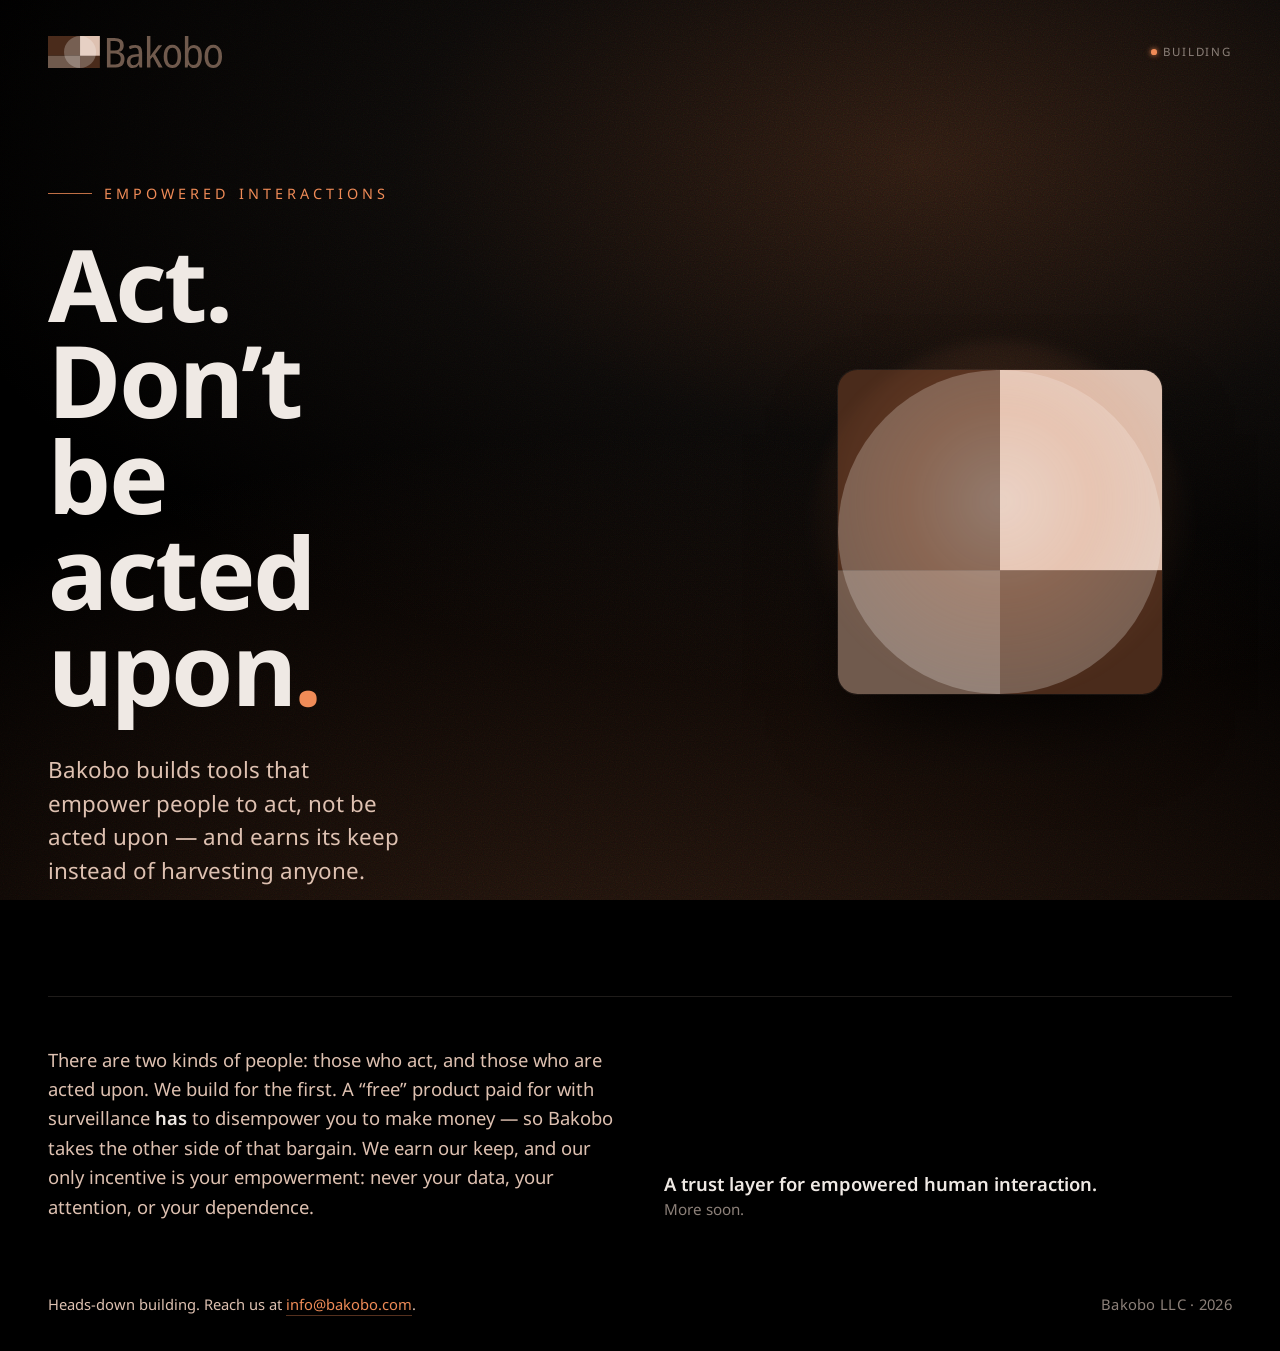
==== index.html @ af5c44e1 "Add stealth-mode placeholder site for bakobo.com Hand-authored single-page site styled from the Bako" ====
<!DOCTYPE html>
<html lang="en" class="bk-dark">
<head>
  <meta charset="utf-8">
  <meta name="viewport" content="width=device-width, initial-scale=1">

  <title>Bakobo — empowered interactions</title>
  <meta name="description" content="Bakobo builds tools that empower people to act, not be acted upon. A trust layer for empowered human interaction.">
  <link rel="canonical" href="https://bakobo.com/">
  <meta name="robots" content="index, follow, max-image-preview:large">
  <meta name="theme-color" content="#000000">
  <meta name="color-scheme" content="dark">

  <!-- Icons (trustmark-derived) -->
  <link rel="icon" href="/favicon.ico" sizes="any">
  <link rel="icon" href="/assets/img/favicon.svg" type="image/svg+xml">
  <link rel="apple-touch-icon" href="/assets/img/apple-touch-icon.png">

  <!-- Open Graph / social — one canonical card, no confusion -->
  <meta property="og:type" content="website">
  <meta property="og:site_name" content="Bakobo">
  <meta property="og:title" content="Bakobo — empowered interactions">
  <meta property="og:description" content="Bakobo builds tools that empower people to act, not be acted upon. A trust layer for empowered human interaction.">
  <meta property="og:url" content="https://bakobo.com/">
  <meta property="og:image" content="https://bakobo.com/assets/img/og-card.png">
  <meta property="og:image:type" content="image/png">
  <meta property="og:image:width" content="1200">
  <meta property="og:image:height" content="630">
  <meta property="og:image:alt" content="Bakobo — Act. Don't be acted upon.">
  <meta name="twitter:card" content="summary_large_image">
  <meta name="twitter:title" content="Bakobo — empowered interactions">
  <meta name="twitter:description" content="Bakobo builds tools that empower people to act, not be acted upon. A trust layer for empowered human interaction.">
  <meta name="twitter:image" content="https://bakobo.com/assets/img/og-card.png">
  <meta name="twitter:image:alt" content="Bakobo — Act. Don't be acted upon.">

  <!-- Fonts: Noto Sans, per brand. -->
  <link rel="preconnect" href="https://fonts.googleapis.com">
  <link rel="preconnect" href="https://fonts.gstatic.com" crossorigin>
  <link rel="stylesheet" href="https://fonts.googleapis.com/css2?family=Noto+Sans:wght@400;600;700&display=swap">

  <link rel="stylesheet" href="/assets/css/tokens.css">
  <link rel="stylesheet" href="/assets/css/site.css">

  <!-- Structured data: a single, truthful Organization node. Pure signal. -->
  <script type="application/ld+json">
  {
    "@context": "https://schema.org",
    "@type": "Organization",
    "@id": "https://bakobo.com/#organization",
    "name": "Bakobo",
    "legalName": "Bakobo LLC",
    "url": "https://bakobo.com/",
    "logo": "https://bakobo.com/assets/img/named-logo-1600.png",
    "image": "https://bakobo.com/assets/img/trustmark-1024.png",
    "slogan": "Act. Don't be acted upon.",
    "description": "Bakobo builds tools that empower people to act, not be acted upon. A trust layer for empowered human interaction.",
    "email": "info@bakobo.com",
    "contactPoint": {
      "@type": "ContactPoint",
      "email": "info@bakobo.com",
      "contactType": "general"
    }
  }
  </script>
</head>
<body>
  <div class="page">

    <header class="masthead">
      <a href="/" aria-label="Bakobo home">
        <img class="masthead__logo" src="/assets/img/named-logo.svg"
             alt="Bakobo" width="435" height="80" fetchpriority="high">
      </a>
      <span class="masthead__status" aria-hidden="true">Building</span>
    </header>

    <main class="hero">
      <div class="hero__intro">
        <p class="eyebrow reveal" style="--delay: 80ms">empowered interactions</p>
        <h1 class="hero__title reveal" style="--delay: 200ms">Act. Don&rsquo;t be acted upon<span class="spark">.</span></h1>
        <p class="hero__lede reveal" style="--delay: 420ms">
          Bakobo builds tools that empower people to act, not be acted upon &mdash;
          and earns its keep instead of harvesting anyone.
        </p>
      </div>

      <div class="hero__mark" aria-hidden="true">
        <img src="/assets/img/trustmark.svg" alt="" width="632" height="632">
      </div>
    </main>

    <section class="stance" aria-label="What Bakobo stands for">
      <p class="stance__body reveal" style="--delay: 560ms">
        There are two kinds of people: those who act, and those who are acted upon.
        We build for the first. A &ldquo;free&rdquo; product paid for with surveillance
        <strong>has</strong> to disempower you to make money &mdash; so Bakobo takes the
        other side of that bargain. We earn our keep, and our only incentive is your
        empowerment: never your data, your attention, or your dependence.
      </p>
      <p class="stance__category reveal" style="--delay: 680ms">
        <b>A trust layer for empowered human interaction.</b>
        <span>More soon.</span>
      </p>
    </section>

    <footer class="footer reveal" style="--delay: 820ms">
      <span class="footer__contact">
        Heads-down building. Reach us at
        <a href="mailto:info@bakobo.com">info@bakobo.com</a>.
      </span>
      <span class="footer__legal">Bakobo LLC &middot; 2026</span>
    </footer>

  </div>
</body>
</html>
---- assets/css/tokens.css ----
/* Bakobo design tokens -- GENERATED from bakobo_brand.palette. Do not edit by hand. */
:root {
  /* raw palette */
  --bk-clay: #ef8b57;
  --bk-sand: #dec1b1;
  --bk-umber: #705a4d;
  --bk-blush: #fadbcb;
  --bk-espresso: #4a2b1b;
  --bk-ink: #44403b;
  --bk-stone: #8c8079;
  --bk-mist: #efe9e4;
  --bk-paper: #ffffff;
  --bk-pitch: #000000;

  /* semantic roles (light) */
  --bk-bg: var(--bk-paper);
  --bk-surface: var(--bk-mist);
  --bk-text: var(--bk-ink);
  --bk-muted: var(--bk-stone);
  --bk-primary: var(--bk-clay);
  --bk-accent: var(--bk-umber);
  --bk-border: var(--bk-stone);

  /* type */
  --bk-font-sans: 'Noto Sans', system-ui, -apple-system, 'Segoe UI', Roboto, sans-serif;
  --bk-font-mono: 'Noto Sans Mono', ui-monospace, 'Cascadia Code', monospace;
}

/* follow the OS preference unless a .bk-light scope opts out */
@media (prefers-color-scheme: dark) {
  :root:not(.bk-light) {
    --bk-bg: var(--bk-pitch);
    --bk-surface: var(--bk-espresso);
    --bk-text: var(--bk-stone);
    --bk-muted: var(--bk-stone);
    --bk-primary: var(--bk-clay);
    --bk-accent: var(--bk-blush);
    --bk-border: var(--bk-stone);
  }
}

/* explicit per-scope overrides (e.g. a MARP slide class) */
.bk-dark {
    --bk-bg: var(--bk-pitch);
    --bk-surface: var(--bk-espresso);
    --bk-text: var(--bk-stone);
    --bk-muted: var(--bk-stone);
    --bk-primary: var(--bk-clay);
    --bk-accent: var(--bk-blush);
    --bk-border: var(--bk-stone);
}
.bk-light {
  --bk-bg: var(--bk-paper);
  --bk-surface: var(--bk-mist);
  --bk-text: var(--bk-ink);
  --bk-muted: var(--bk-stone);
  --bk-primary: var(--bk-clay);
  --bk-accent: var(--bk-umber);
  --bk-border: var(--bk-stone);
}
---- assets/css/site.css ----
/* Bakobo — bakobo.com placeholder.
   Layered on tokens.css (the generated palette/type source of truth).
   Aesthetic: warm editorial minimalism on a committed dark, campfire-lit
   canvas — grounded, confident, humble. The trustmark's circle is the
   quiet centerpiece. Clay is a spark, never a flood. */

*,
*::before,
*::after { box-sizing: border-box; }

html { -webkit-text-size-adjust: 100%; }

body {
  margin: 0;
  min-height: 100svh;
  font-family: var(--bk-font-sans);
  font-weight: 400;
  color: var(--bk-sand);
  background-color: var(--bk-pitch);
  /* warm, off-center campfire glow over near-black, plus a floor of Espresso */
  background-image:
    radial-gradient(120% 90% at 72% 18%,
      rgba(239, 139, 87, 0.18) 0%,
      rgba(112, 90, 77, 0.10) 34%,
      rgba(0, 0, 0, 0) 66%),
    radial-gradient(140% 120% at 50% 120%,
      rgba(74, 43, 27, 0.55) 0%,
      rgba(0, 0, 0, 0) 60%);
  background-attachment: fixed;
  line-height: 1.5;
  -webkit-font-smoothing: antialiased;
  text-rendering: optimizeLegibility;
  overflow-x: hidden;
}

/* Fine film grain for warmth and depth — SVG fractal noise, very low alpha.
   Sits above the gradient, below the content, and ignores pointer events. */
body::before {
  content: "";
  position: fixed;
  inset: 0;
  z-index: 0;
  pointer-events: none;
  opacity: 0.5;
  mix-blend-mode: soft-light;
  background-image: url("data:image/svg+xml,%3Csvg xmlns='http://www.w3.org/2000/svg' width='160' height='160'%3E%3Cfilter id='n'%3E%3CfeTurbulence type='fractalNoise' baseFrequency='0.85' numOctaves='2' stitchTiles='stitch'/%3E%3C/filter%3E%3Crect width='100%25' height='100%25' filter='url(%23n)'/%3E%3C/svg%3E");
}

.page {
  position: relative;
  z-index: 1;
  display: flex;
  flex-direction: column;
  min-height: 100svh;
  width: min(74rem, 100% - 2.5rem);
  margin-inline: auto;
  padding-block: clamp(1.75rem, 4vh, 3rem);
}

/* ---- masthead ------------------------------------------------------------ */

.masthead {
  display: flex;
  align-items: center;
  justify-content: space-between;
  gap: 1rem;
}

.masthead__logo { display: block; height: 2rem; width: auto; }

.masthead__status {
  font-size: 0.72rem;
  letter-spacing: 0.16em;
  text-transform: uppercase;
  color: var(--bk-stone);
  display: inline-flex;
  align-items: center;
  gap: 0.55em;
  white-space: nowrap;
}

/* a slow, breathing ember dot */
.masthead__status::before {
  content: "";
  width: 0.5em;
  height: 0.5em;
  border-radius: 50%;
  background: var(--bk-clay);
  box-shadow: 0 0 0.5em 0.05em rgba(239, 139, 87, 0.7);
  animation: ember 3.6s ease-in-out infinite;
}

@keyframes ember {
  0%, 100% { opacity: 0.45; transform: scale(0.85); }
  50%      { opacity: 1;    transform: scale(1); }
}

/* ---- hero ---------------------------------------------------------------- */

.hero {
  flex: 1 1 auto;
  display: grid;
  grid-template-columns: minmax(0, 1fr) minmax(0, 0.72fr);
  align-items: center;
  gap: clamp(2rem, 6vw, 5rem);
  padding-block: clamp(3rem, 12vh, 8rem);
}

.hero__intro { max-width: 40ch; }

.eyebrow {
  display: inline-flex;
  align-items: center;
  gap: 0.85em;
  font-size: clamp(0.78rem, 1.4vw, 0.9rem);
  letter-spacing: 0.28em;
  text-transform: uppercase;
  color: var(--bk-clay);
  margin: 0 0 clamp(1.25rem, 3vw, 1.9rem);
}

.eyebrow::before {
  content: "";
  width: clamp(1.75rem, 4vw, 2.75rem);
  height: 1px;
  background: currentColor;
  opacity: 0.8;
}

.hero__title {
  font-weight: 700;
  color: var(--bk-mist);
  font-size: clamp(2.85rem, 8.5vw, 6.25rem);
  line-height: 0.96;
  letter-spacing: -0.025em;
  margin: 0;
  text-wrap: balance;
}

.hero__title .spark { color: var(--bk-clay); }

.hero__lede {
  margin: clamp(1.6rem, 4vw, 2.4rem) 0 0;
  font-size: clamp(1.1rem, 1.9vw, 1.4rem);
  line-height: 1.5;
  color: var(--bk-sand);
  max-width: 34ch;
}

/* ---- trustmark centerpiece ---------------------------------------------- */

.hero__mark {
  justify-self: center;
  width: min(100%, 26rem);
  aspect-ratio: 1;
  position: relative;
  display: grid;
  place-items: center;
}

.hero__mark img {
  width: 78%;
  height: auto;
  border-radius: 6%;
  /* the mark carries its own black ground; lift it off the page softly */
  box-shadow:
    0 0 0 1px rgba(222, 193, 177, 0.08),
    0 2.5rem 5rem -1.5rem rgba(0, 0, 0, 0.8);
}

/* warm halo bloom behind the mark's translucent circle */
.hero__mark::before {
  content: "";
  position: absolute;
  inset: 4%;
  border-radius: 50%;
  background: radial-gradient(circle at 50% 42%,
    rgba(250, 219, 203, 0.22) 0%,
    rgba(239, 139, 87, 0.16) 32%,
    rgba(0, 0, 0, 0) 68%);
  filter: blur(6px);
  animation: bloom 7s ease-in-out infinite;
}

@keyframes bloom {
  0%, 100% { opacity: 0.75; transform: scale(0.98); }
  50%      { opacity: 1;    transform: scale(1.03); }
}

/* ---- stance -------------------------------------------------------------- */

.stance {
  border-top: 1px solid rgba(140, 128, 121, 0.22);
  padding-top: clamp(2rem, 5vw, 3rem);
  display: grid;
  grid-template-columns: repeat(auto-fit, minmax(15rem, 1fr));
  gap: clamp(1.5rem, 4vw, 3rem);
}

.stance__body {
  margin: 0;
  font-size: clamp(1rem, 1.5vw, 1.15rem);
  line-height: 1.6;
  color: var(--bk-sand);
  max-width: 60ch;
}

.stance__body strong { color: var(--bk-mist); font-weight: 600; }

.stance__category {
  margin: 0;
  align-self: end;
}

.stance__category b {
  display: block;
  font-weight: 600;
  color: var(--bk-mist);
  font-size: clamp(1rem, 1.5vw, 1.15rem);
  line-height: 1.4;
}

.stance__category span {
  color: var(--bk-stone);
  font-size: 0.95rem;
}

/* ---- footer -------------------------------------------------------------- */

.footer {
  margin-top: clamp(2.5rem, 7vw, 4.5rem);
  display: flex;
  flex-wrap: wrap;
  align-items: baseline;
  justify-content: space-between;
  gap: 0.75rem 1.5rem;
  font-size: 0.92rem;
  color: var(--bk-stone);
}

.footer a {
  color: var(--bk-clay);
  text-decoration: none;
  border-bottom: 1px solid rgba(239, 139, 87, 0.35);
  padding-bottom: 1px;
  transition: border-color 160ms ease, color 160ms ease;
}

.footer a:hover,
.footer a:focus-visible {
  color: var(--bk-blush);
  border-bottom-color: var(--bk-blush);
}

.footer__contact { color: var(--bk-sand); }
.footer__legal { letter-spacing: 0.02em; }

:focus-visible {
  outline: 2px solid var(--bk-clay);
  outline-offset: 3px;
  border-radius: 2px;
}

/* ---- entrance choreography ---------------------------------------------- */

@media (prefers-reduced-motion: no-preference) {
  .reveal {
    opacity: 0;
    transform: translateY(14px);
    animation: reveal 0.9s cubic-bezier(0.22, 1, 0.36, 1) forwards;
    animation-delay: var(--delay, 0ms);
  }
  .hero__mark {
    opacity: 0;
    animation: markIn 1.4s cubic-bezier(0.22, 1, 0.36, 1) 0.35s forwards;
  }
}

@keyframes reveal {
  to { opacity: 1; transform: translateY(0); }
}

@keyframes markIn {
  from { opacity: 0; transform: scale(0.94) translateY(10px); }
  to   { opacity: 1; transform: scale(1) translateY(0); }
}

/* ---- responsive ---------------------------------------------------------- */

@media (max-width: 52rem) {
  .hero {
    grid-template-columns: 1fr;
    gap: clamp(2.5rem, 8vw, 4rem);
    padding-block: clamp(2.5rem, 8vh, 5rem);
  }
  .hero__mark {
    grid-row: 1;
    width: min(62%, 15rem);
    justify-self: start;
  }
  .hero__intro { max-width: none; }
}

@media (max-width: 34rem) {
  .masthead__status { display: none; }
}
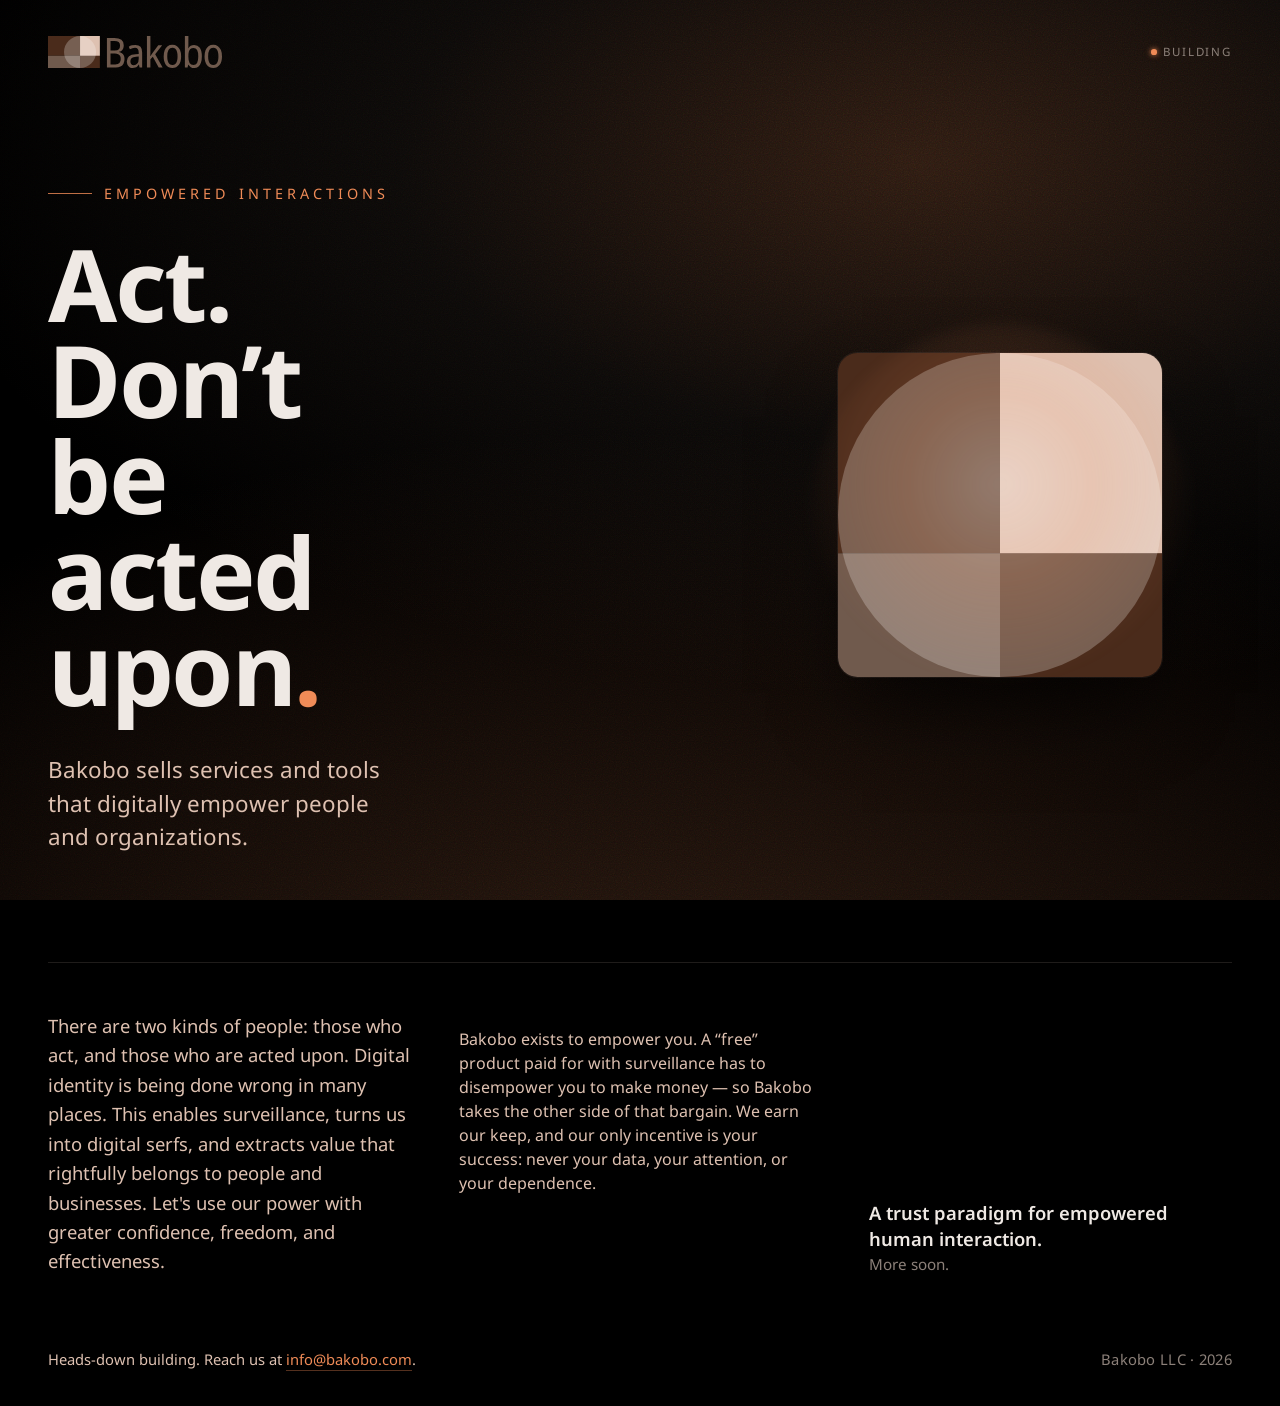
==== commit 37e1fb53: "wordsmith page a bit Signed-off-by: Daniel Hardman <daniel.hardman@gmail.com>" ====
--- a/index.html
+++ b/index.html
@@ -29,7 +29,7 @@
   <meta property="og:image:alt" content="Bakobo — Act. Don't be acted upon.">
   <meta name="twitter:card" content="summary_large_image">
   <meta name="twitter:title" content="Bakobo — empowered interactions">
-  <meta name="twitter:description" content="Bakobo builds tools that empower people to act, not be acted upon. A trust layer for empowered human interaction.">
+  <meta name="twitter:description" content="Bakobo builds tools that digitally empower people and organizations. A trust layer for empowered human interaction.">
   <meta name="twitter:image" content="https://bakobo.com/assets/img/og-card.png">
   <meta name="twitter:image:alt" content="Bakobo — Act. Don't be acted upon.">
 
@@ -53,7 +53,7 @@
     "logo": "https://bakobo.com/assets/img/named-logo-1600.png",
     "image": "https://bakobo.com/assets/img/trustmark-1024.png",
     "slogan": "Act. Don't be acted upon.",
-    "description": "Bakobo builds tools that empower people to act, not be acted upon. A trust layer for empowered human interaction.",
+    "description": "Bakobo builds tools that digitally empower people and organizations. A trust layer for empowered human interaction.",
     "email": "info@bakobo.com",
     "contactPoint": {
       "@type": "ContactPoint",
@@ -79,8 +79,7 @@
         <p class="eyebrow reveal" style="--delay: 80ms">empowered interactions</p>
         <h1 class="hero__title reveal" style="--delay: 200ms">Act. Don&rsquo;t be acted upon<span class="spark">.</span></h1>
         <p class="hero__lede reveal" style="--delay: 420ms">
-          Bakobo builds tools that empower people to act, not be acted upon &mdash;
-          and earns its keep instead of harvesting anyone.
+          Bakobo sells services and tools that digitally empower people and organizations.
         </p>
       </div>
 
@@ -92,13 +91,16 @@
     <section class="stance" aria-label="What Bakobo stands for">
       <p class="stance__body reveal" style="--delay: 560ms">
         There are two kinds of people: those who act, and those who are acted upon.
-        We build for the first. A &ldquo;free&rdquo; product paid for with surveillance
-        <strong>has</strong> to disempower you to make money &mdash; so Bakobo takes the
+        Digital identity is being done wrong in many places. This enables surveillance,
+        turns us into digital serfs, and extracts value that rightfully belongs to people
+        and businesses. Let's use our power with greater confidence, freedom, and effectiveness.</p>
+      <p>Bakobo exists to empower you. A &ldquo;free&rdquo; product paid for with surveillance
+        has to disempower you to make money &mdash; so Bakobo takes the
         other side of that bargain. We earn our keep, and our only incentive is your
-        empowerment: never your data, your attention, or your dependence.
+        success: never your data, your attention, or your dependence.
       </p>
       <p class="stance__category reveal" style="--delay: 680ms">
-        <b>A trust layer for empowered human interaction.</b>
+        <b>A trust paradigm for empowered human interaction.</b>
         <span>More soon.</span>
       </p>
     </section>
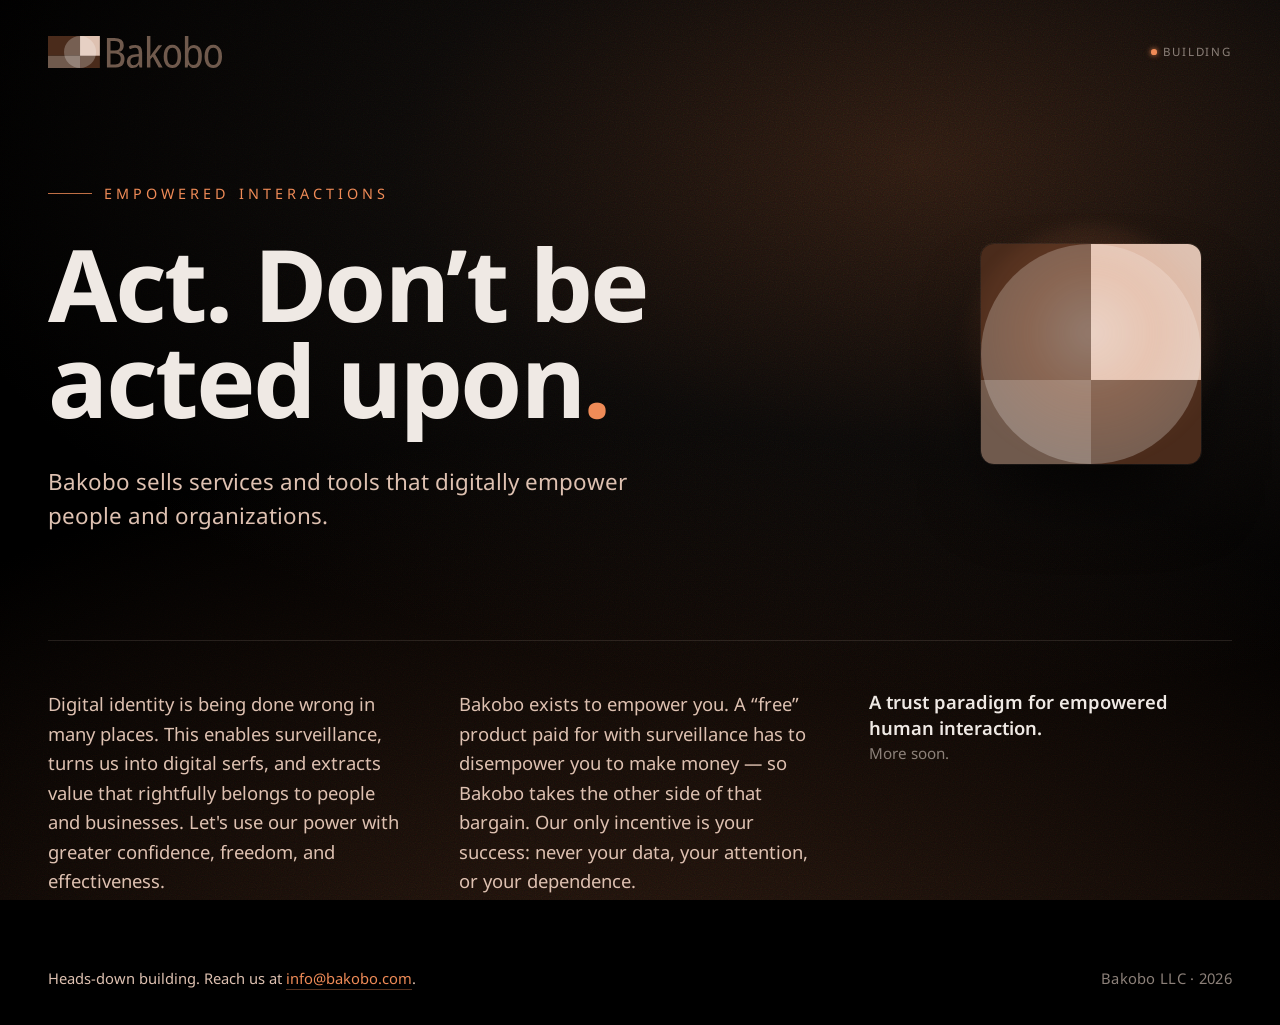
==== commit 6ac04d71: "Give the headline room; tighten the stance copy The hero's `.hero__intro` was capped at `40ch`, whic" ====
--- a/index.html
+++ b/index.html
@@ -90,14 +90,14 @@
 
     <section class="stance" aria-label="What Bakobo stands for">
       <p class="stance__body reveal" style="--delay: 560ms">
-        There are two kinds of people: those who act, and those who are acted upon.
         Digital identity is being done wrong in many places. This enables surveillance,
         turns us into digital serfs, and extracts value that rightfully belongs to people
         and businesses. Let's use our power with greater confidence, freedom, and effectiveness.</p>
-      <p>Bakobo exists to empower you. A &ldquo;free&rdquo; product paid for with surveillance
+      <p class="stance__body reveal" style="--delay: 620ms">
+        Bakobo exists to empower you. A &ldquo;free&rdquo; product paid for with surveillance
         has to disempower you to make money &mdash; so Bakobo takes the
-        other side of that bargain. We earn our keep, and our only incentive is your
-        success: never your data, your attention, or your dependence.
+        other side of that bargain. Our only incentive is your success: never your data,
+        your attention, or your dependence.
       </p>
       <p class="stance__category reveal" style="--delay: 680ms">
         <b>A trust paradigm for empowered human interaction.</b>
--- a/assets/css/site.css
+++ b/assets/css/site.css
@@ -100,13 +100,16 @@
 .hero {
   flex: 1 1 auto;
   display: grid;
-  grid-template-columns: minmax(0, 1fr) minmax(0, 0.72fr);
+  /* The headline is the point; the mark accompanies it. Give the mark a
+     bounded column rather than a proportional one, so the type keeps the
+     room it needs as the viewport grows. */
+  grid-template-columns: minmax(0, 1fr) clamp(9rem, 22vw, 20rem);
   align-items: center;
-  gap: clamp(2rem, 6vw, 5rem);
+  gap: clamp(2rem, 5vw, 4rem);
   padding-block: clamp(3rem, 12vh, 8rem);
 }
 
-.hero__intro { max-width: 40ch; }
+.hero__intro { max-width: none; }
 
 .eyebrow {
   display: inline-flex;
@@ -144,14 +147,14 @@
   font-size: clamp(1.1rem, 1.9vw, 1.4rem);
   line-height: 1.5;
   color: var(--bk-sand);
-  max-width: 34ch;
+  max-width: min(46ch, 100%);
 }
 
 /* ---- trustmark centerpiece ---------------------------------------------- */
 
 .hero__mark {
   justify-self: center;
-  width: min(100%, 26rem);
+  width: 100%;
   aspect-ratio: 1;
   position: relative;
   display: grid;
@@ -209,7 +212,7 @@
 
 .stance__category {
   margin: 0;
-  align-self: end;
+  align-self: start;
 }
 
 .stance__category b {
